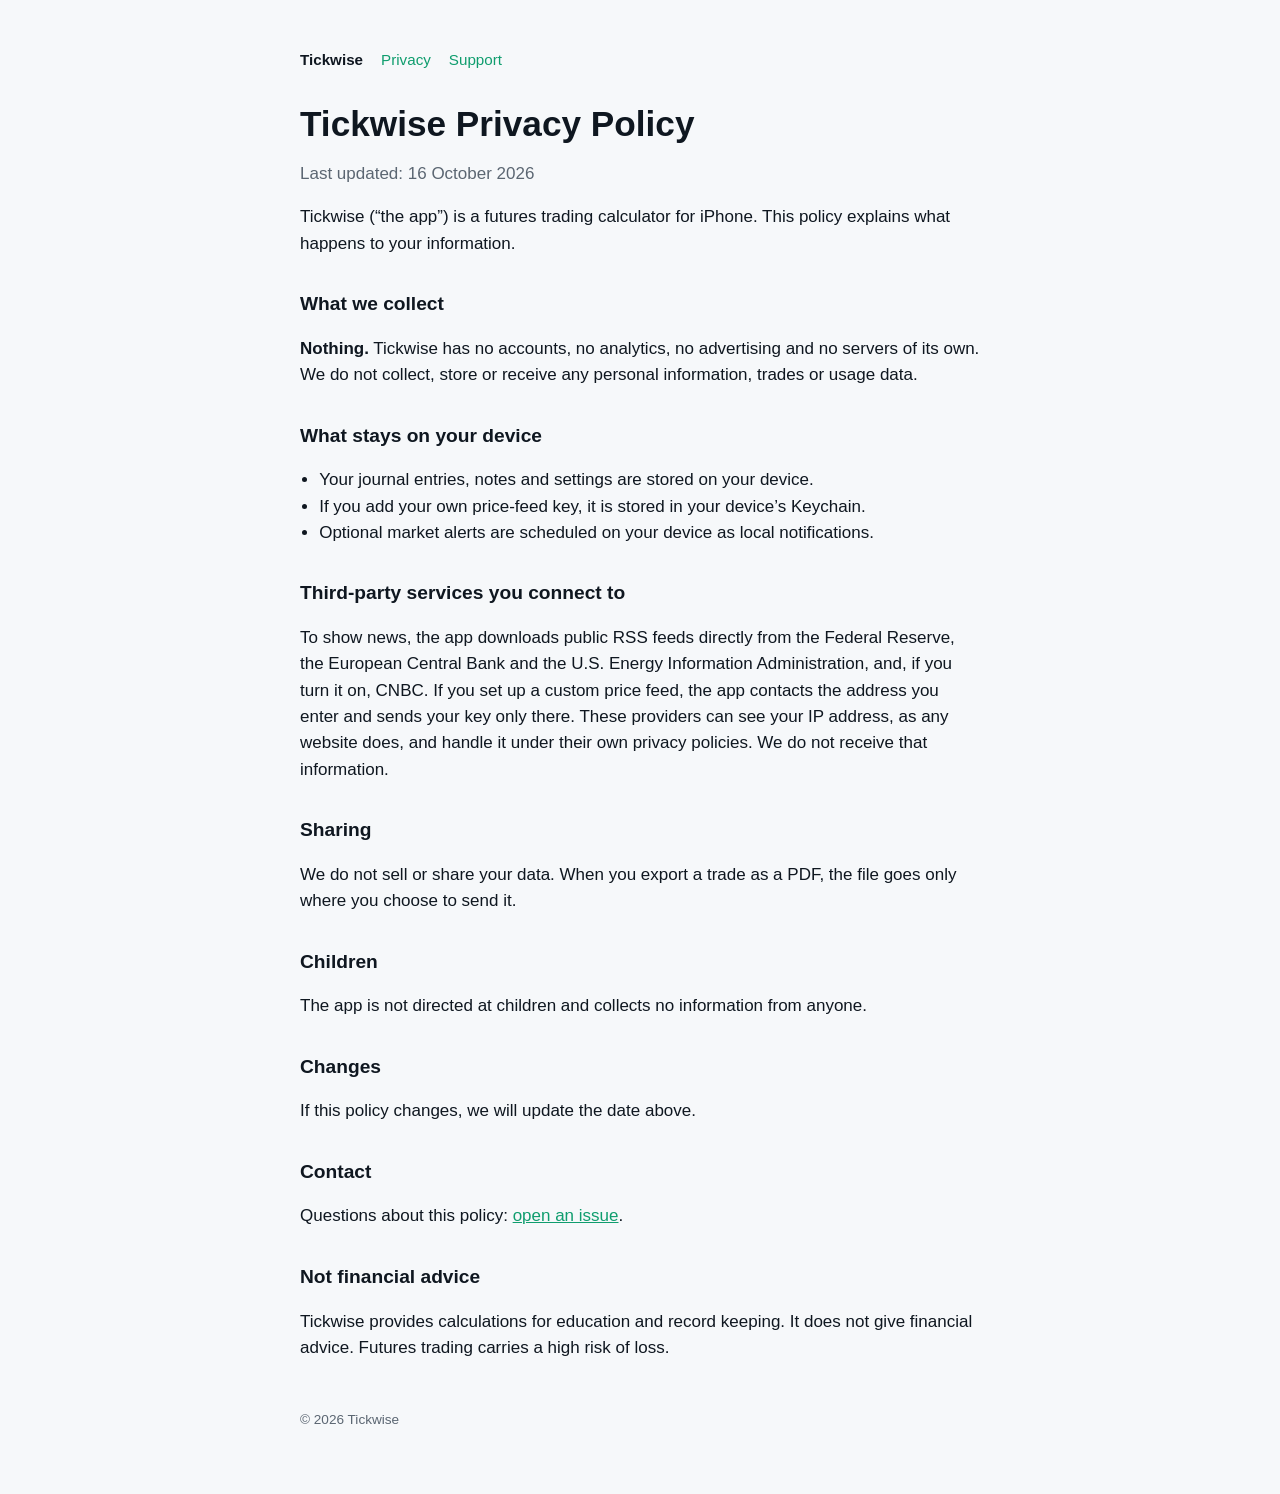
==== privacy/index.html @ d1d10cb7 "Add Tickwise site: landing/support page and privacy policy Co-Authored-By: Claude Sonnet 5.5 <norepl" ====
<!doctype html>
<html lang="en">
<head>
<meta charset="utf-8">
<meta name="viewport" content="width=device-width, initial-scale=1">
<title>Tickwise Privacy Policy</title>
<meta name="description" content="Privacy policy for the Tickwise iPhone app.">
<link rel="stylesheet" href="../style.css">
</head>
<body>
<main>
  <nav><a class="brand" href="../">Tickwise</a><a href="./">Privacy</a><a href="../#support">Support</a></nav>
  <h1>Tickwise Privacy Policy</h1>
  <p class="muted">Last updated: 16 October 2026</p>

  <p>Tickwise (&ldquo;the app&rdquo;) is a futures trading calculator for iPhone. This policy explains what happens to your information.</p>

  <h2>What we collect</h2>
  <p><strong>Nothing.</strong> Tickwise has no accounts, no analytics, no advertising and no servers of its own. We do not collect, store or receive any personal information, trades or usage data.</p>

  <h2>What stays on your device</h2>
  <ul>
    <li>Your journal entries, notes and settings are stored on your device.</li>
    <li>If you add your own price-feed key, it is stored in your device&rsquo;s Keychain.</li>
    <li>Optional market alerts are scheduled on your device as local notifications.</li>
  </ul>

  <h2>Third-party services you connect to</h2>
  <p>To show news, the app downloads public RSS feeds directly from the Federal Reserve, the European Central Bank and the U.S. Energy Information Administration, and, if you turn it on, CNBC. If you set up a custom price feed, the app contacts the address you enter and sends your key only there. These providers can see your IP address, as any website does, and handle it under their own privacy policies. We do not receive that information.</p>

  <h2>Sharing</h2>
  <p>We do not sell or share your data. When you export a trade as a PDF, the file goes only where you choose to send it.</p>

  <h2>Children</h2>
  <p>The app is not directed at children and collects no information from anyone.</p>

  <h2>Changes</h2>
  <p>If this policy changes, we will update the date above.</p>

  <h2>Contact</h2>
  <p>Questions about this policy: <a href="https://github.com/mvodounou/tickwise-site/issues">open an issue</a>.</p>

  <h2>Not financial advice</h2>
  <p>Tickwise provides calculations for education and record keeping. It does not give financial advice. Futures trading carries a high risk of loss.</p>

  <footer>&copy; 2026 Tickwise</footer>
</main>
</body>
</html>
---- style.css ----
:root { --bg:#f6f8fa; --fg:#0f1720; --muted:#5b6672; --card:#ffffff; --line:#e1e6eb; --accent:#0f9d6e; }
@media (prefers-color-scheme: dark) {
  :root { --bg:#081018; --fg:#eaf1f5; --muted:#93a1ad; --card:#0f1b26; --line:#1c2c3a; --accent:#4cd9a6; }
}
* { box-sizing: border-box; }
body { margin:0; background:var(--bg); color:var(--fg); font:17px/1.55 -apple-system, BlinkMacSystemFont, "SF Pro Text", "Segoe UI", Roboto, sans-serif; }
main { max-width: 720px; margin: 0 auto; padding: 48px 20px 64px; }
h1 { font-size: 2.2rem; line-height:1.15; margin: 0 0 8px; }
h2 { font-size: 1.2rem; margin: 32px 0 8px; }
p, li { color: var(--fg); }
.muted { color: var(--muted); }
a { color: var(--accent); }
.card { background: var(--card); border: 1px solid var(--line); border-radius: 16px; padding: 20px 22px; margin: 20px 0; }
nav { display:flex; gap:18px; margin-bottom: 32px; font-size: .95rem; }
nav a { text-decoration: none; }
nav a.brand { font-weight: 700; color: var(--fg); }
ul { padding-left: 1.2rem; }
footer { margin-top: 48px; color: var(--muted); font-size: .85rem; }
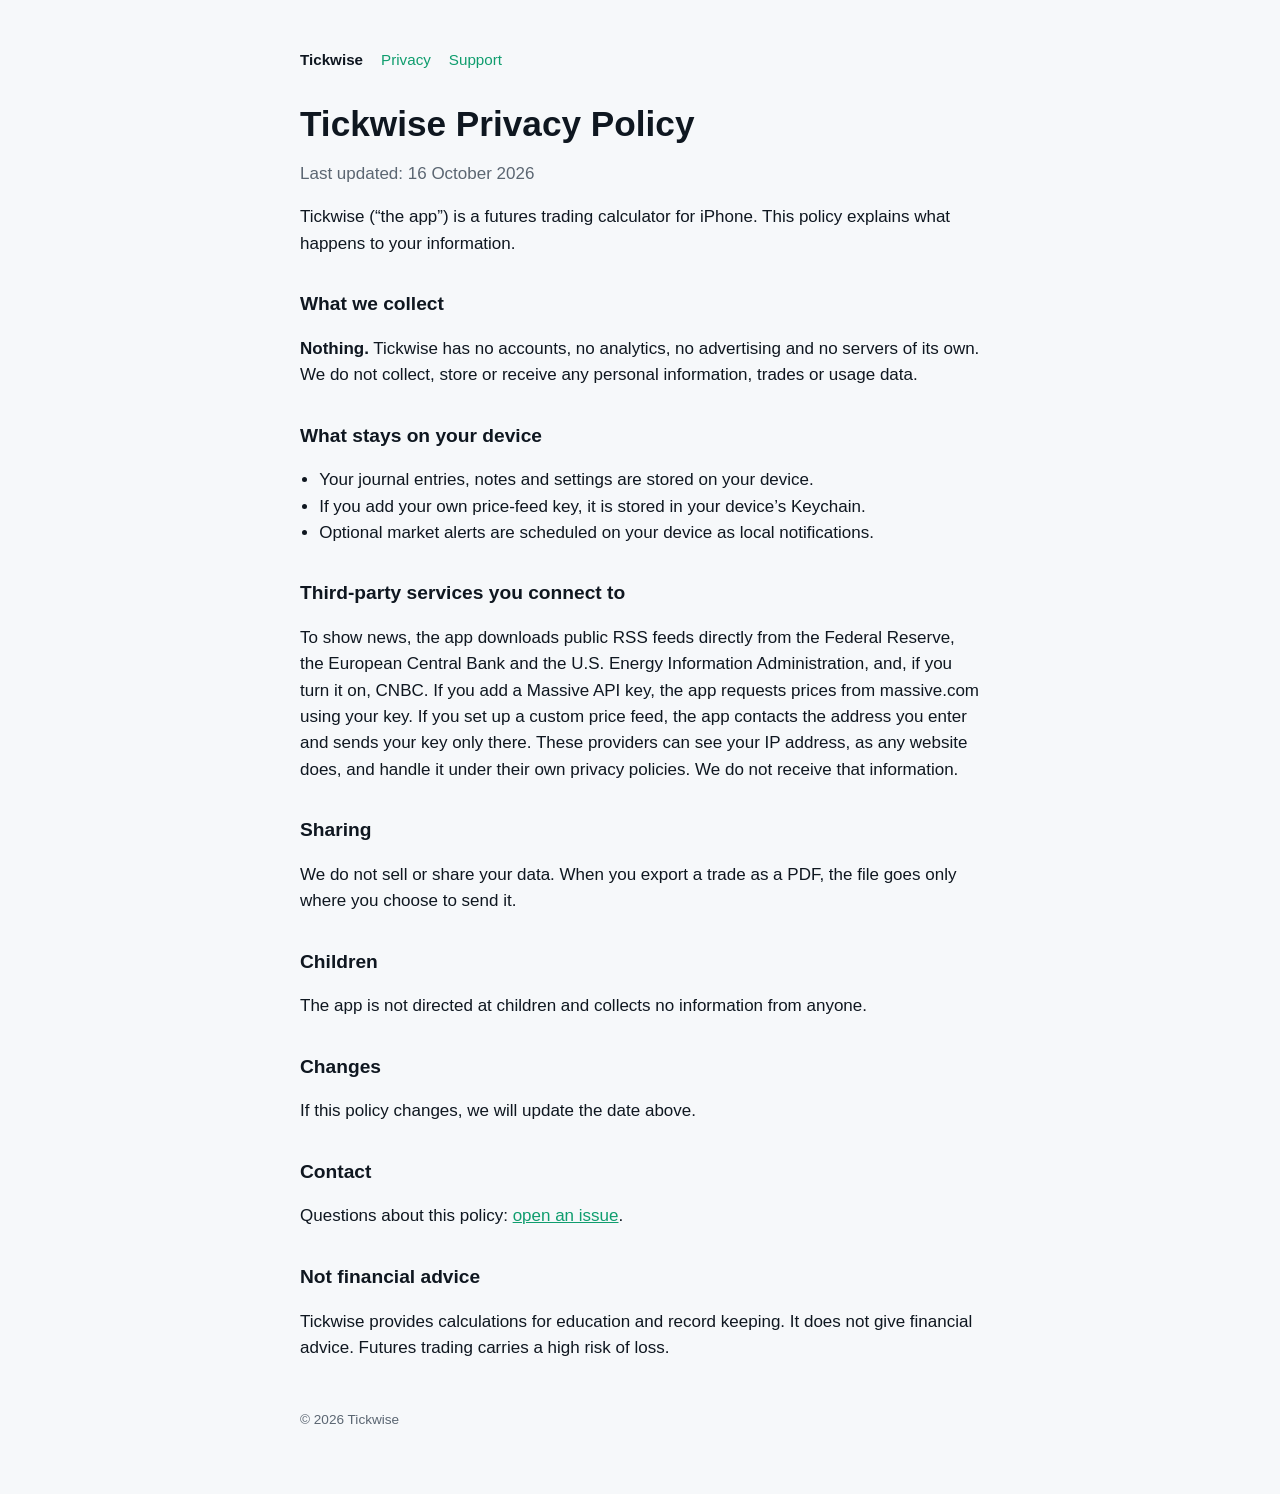
==== commit 2182fef7: "Privacy policy: mention Massive price feed Co-Authored-By: Claude Sonnet 5.5 <noreply@anthropic.com>" ====
--- a/privacy/index.html
+++ b/privacy/index.html
@@ -26,7 +26,7 @@
   </ul>
 
   <h2>Third-party services you connect to</h2>
-  <p>To show news, the app downloads public RSS feeds directly from the Federal Reserve, the European Central Bank and the U.S. Energy Information Administration, and, if you turn it on, CNBC. If you set up a custom price feed, the app contacts the address you enter and sends your key only there. These providers can see your IP address, as any website does, and handle it under their own privacy policies. We do not receive that information.</p>
+  <p>To show news, the app downloads public RSS feeds directly from the Federal Reserve, the European Central Bank and the U.S. Energy Information Administration, and, if you turn it on, CNBC. If you add a Massive API key, the app requests prices from massive.com using your key. If you set up a custom price feed, the app contacts the address you enter and sends your key only there. These providers can see your IP address, as any website does, and handle it under their own privacy policies. We do not receive that information.</p>
 
   <h2>Sharing</h2>
   <p>We do not sell or share your data. When you export a trade as a PDF, the file goes only where you choose to send it.</p>
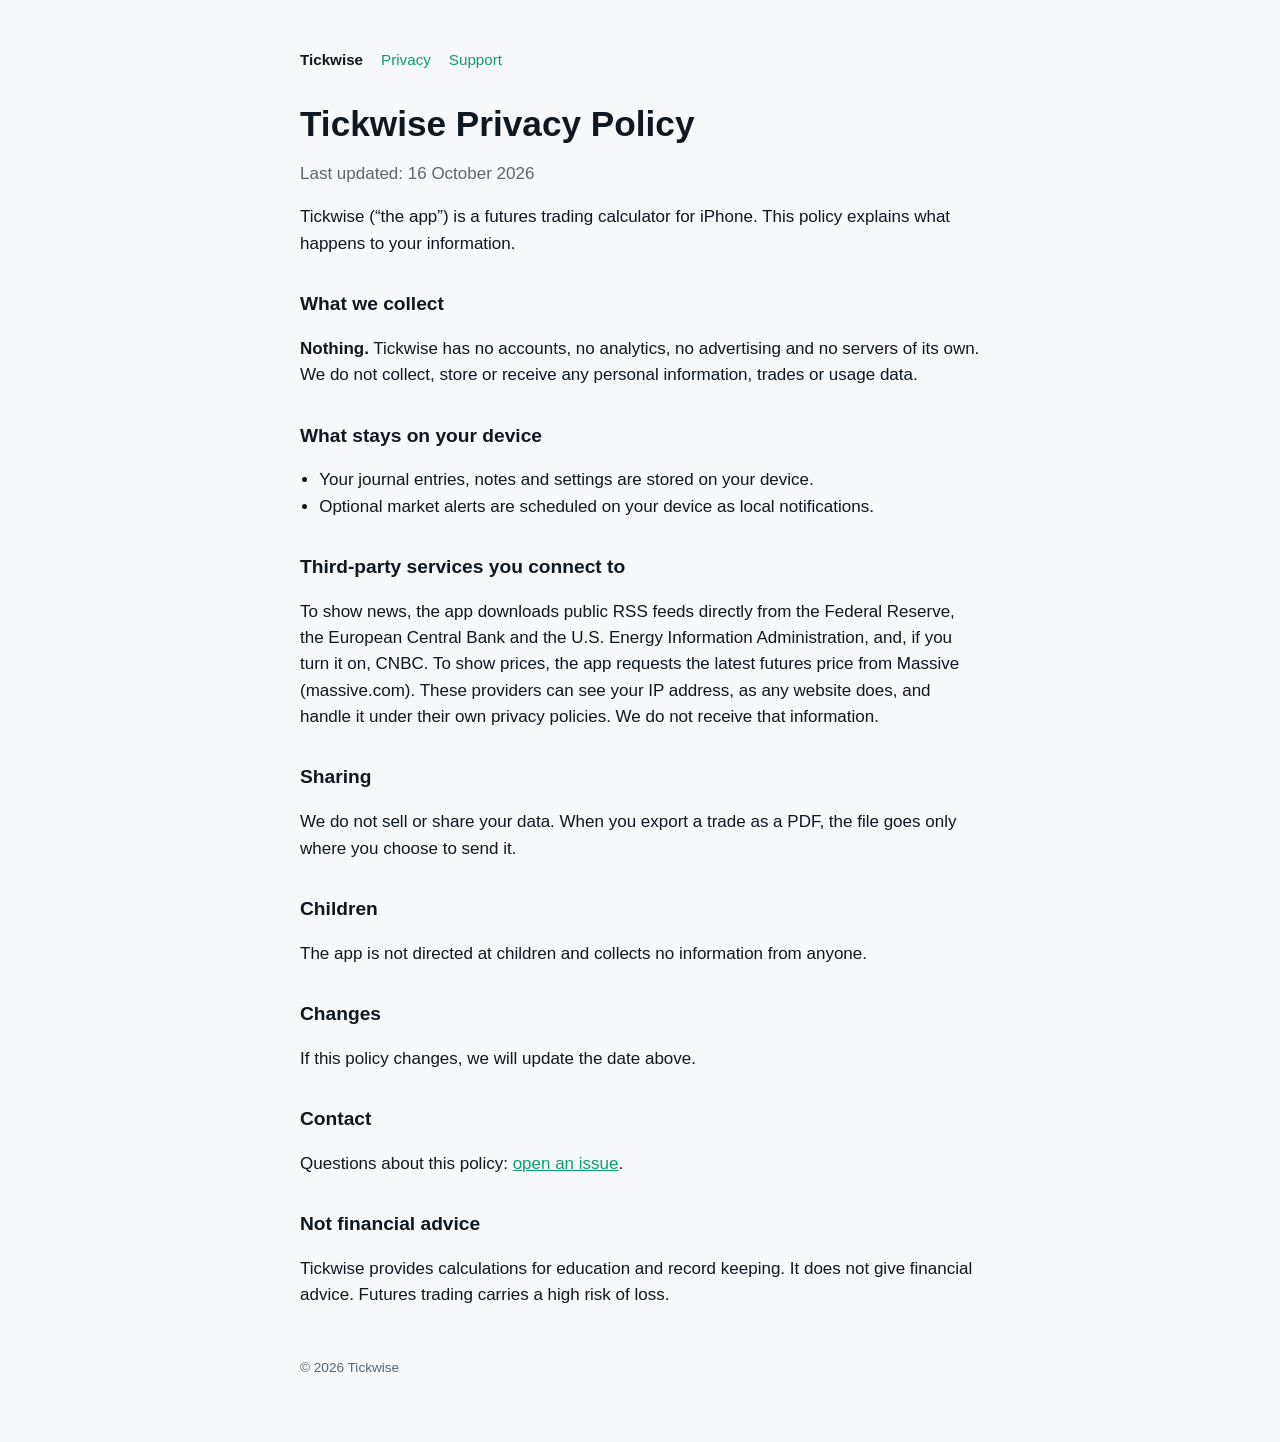
==== commit 0167b8d3: "Privacy policy: prices come from Massive Co-Authored-By: Claude Sonnet 5.5 <noreply@anthropic.com>" ====
--- a/privacy/index.html
+++ b/privacy/index.html
@@ -21,12 +21,11 @@
   <h2>What stays on your device</h2>
   <ul>
     <li>Your journal entries, notes and settings are stored on your device.</li>
-    <li>If you add your own price-feed key, it is stored in your device&rsquo;s Keychain.</li>
     <li>Optional market alerts are scheduled on your device as local notifications.</li>
   </ul>
 
   <h2>Third-party services you connect to</h2>
-  <p>To show news, the app downloads public RSS feeds directly from the Federal Reserve, the European Central Bank and the U.S. Energy Information Administration, and, if you turn it on, CNBC. If you add a Massive API key, the app requests prices from massive.com using your key. If you set up a custom price feed, the app contacts the address you enter and sends your key only there. These providers can see your IP address, as any website does, and handle it under their own privacy policies. We do not receive that information.</p>
+  <p>To show news, the app downloads public RSS feeds directly from the Federal Reserve, the European Central Bank and the U.S. Energy Information Administration, and, if you turn it on, CNBC. To show prices, the app requests the latest futures price from Massive (massive.com). These providers can see your IP address, as any website does, and handle it under their own privacy policies. We do not receive that information.</p>
 
   <h2>Sharing</h2>
   <p>We do not sell or share your data. When you export a trade as a PDF, the file goes only where you choose to send it.</p>
